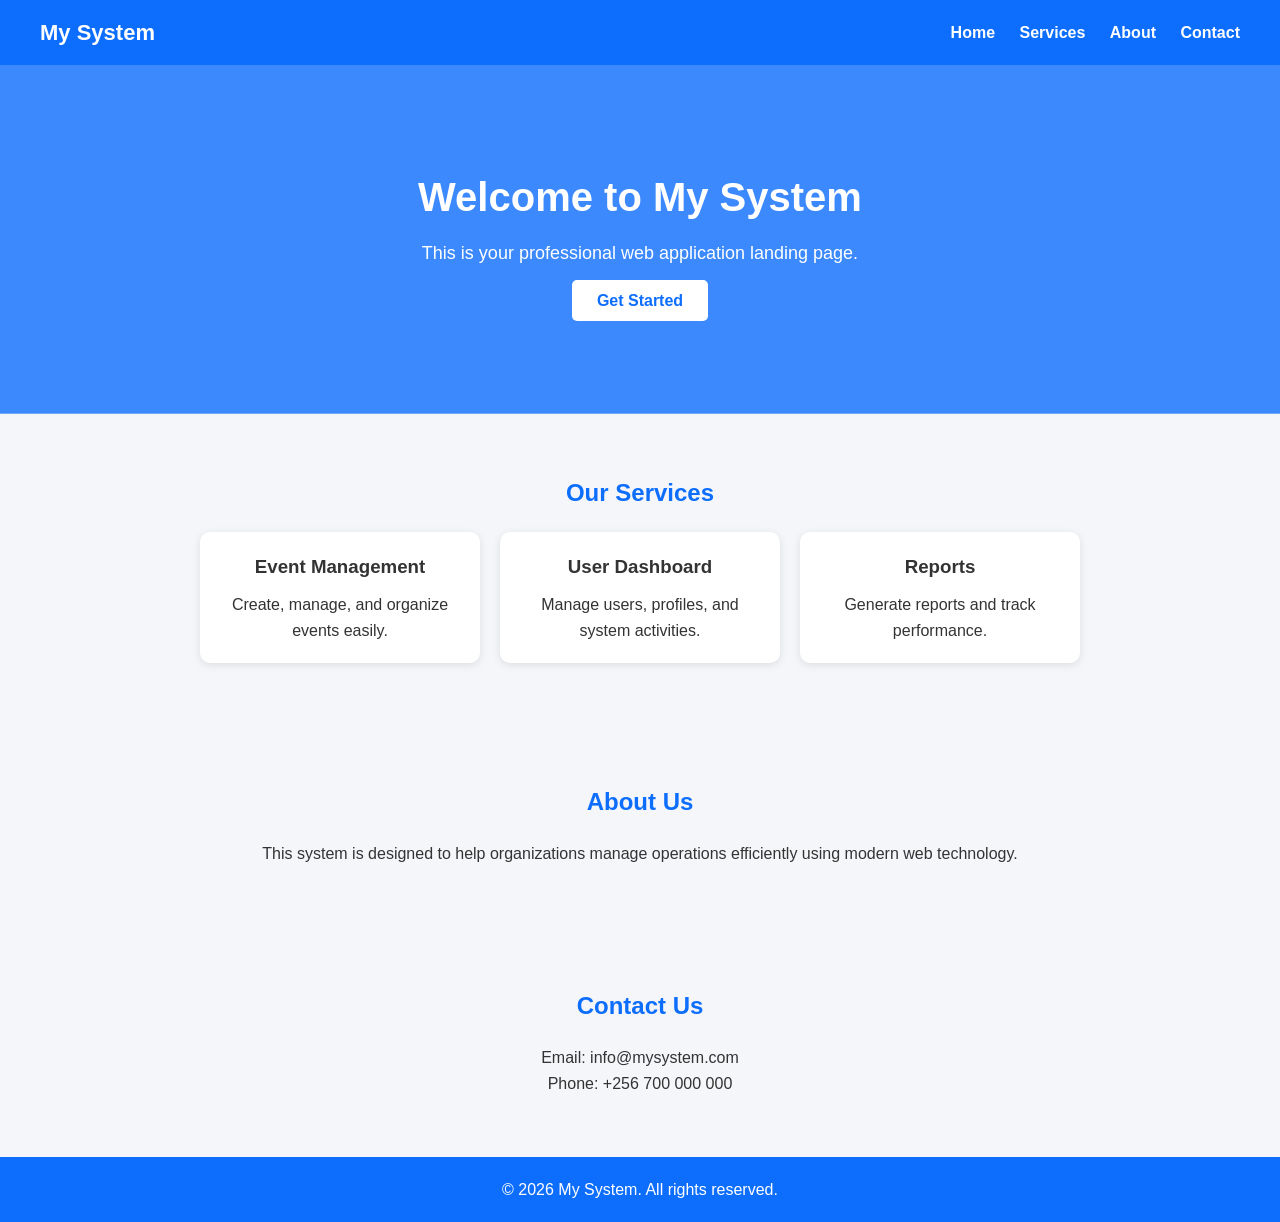
==== index.html @ 6580bae5 "Add files via upload" ====
<!DOCTYPE html>
<html lang="en">
<head>
    <meta charset="UTF-8">
    <meta name="viewport" content="width=device-width, initial-scale=1.0">
    <title>My System</title>

    <style>
        /* Reset */
        * {
            margin: 0;
            padding: 0;
            box-sizing: border-box;
            font-family: Arial, Helvetica, sans-serif;
        }

        body {
            line-height: 1.6;
            background: #f4f6f9;
            color: #333;
        }

        /* Navbar */
        header {
            background: #0d6efd;
            color: white;
            padding: 15px 40px;
            display: flex;
            justify-content: space-between;
            align-items: center;
        }

        header h1 {
            font-size: 22px;
        }

        nav a {
            color: white;
            text-decoration: none;
            margin-left: 20px;
            font-weight: bold;
        }

        nav a:hover {
            text-decoration: underline;
        }

        /* Hero */
        .hero {
            background: linear-gradient(rgba(13,110,253,0.8), rgba(13,110,253,0.8)),
                        url("https://images.unsplash.com/photo-1521737604893-d14cc237f11d");
            background-size: cover;
            background-position: center;
            color: white;
            text-align: center;
            padding: 100px 20px;
        }

        .hero h2 {
            font-size: 40px;
            margin-bottom: 10px;
        }

        .hero p {
            font-size: 18px;
            margin-bottom: 20px;
        }

        .btn {
            background: white;
            color: #0d6efd;
            padding: 12px 25px;
            text-decoration: none;
            border-radius: 5px;
            font-weight: bold;
        }

        .btn:hover {
            background: #e2e6ea;
        }

        /* Section */
        section {
            padding: 60px 40px;
            text-align: center;
        }

        section h2 {
            margin-bottom: 20px;
            color: #0d6efd;
        }

        /* Cards */
        .cards {
            display: flex;
            justify-content: center;
            flex-wrap: wrap;
            gap: 20px;
            margin-top: 20px;
        }

        .card {
            background: white;
            padding: 20px;
            width: 280px;
            border-radius: 10px;
            box-shadow: 0 2px 8px rgba(0,0,0,0.1);
        }

        .card h3 {
            margin-bottom: 10px;
        }

        /* Footer */
        footer {
            background: #0d6efd;
            color: white;
            text-align: center;
            padding: 20px;
        }

        /* Responsive */
        @media (max-width: 768px) {
            .hero h2 {
                font-size: 28px;
            }

            header {
                flex-direction: column;
            }

            nav {
                margin-top: 10px;
            }
        }
    </style>
</head>

<body>

<!-- Navbar -->
<header>
    <h1>My System</h1>
    <nav>
        <a href="#">Home</a>
        <a href="#services">Services</a>
        <a href="#about">About</a>
        <a href="#contact">Contact</a>
    </nav>
</header>

<!-- Hero Section -->
<div class="hero">
    <h2>Welcome to My System</h2>
    <p>This is your professional web application landing page.</p>
    <a href="#" class="btn">Get Started</a>
</div>

<!-- Services -->
<section id="services">
    <h2>Our Services</h2>

    <div class="cards">

        <div class="card">
            <h3>Event Management</h3>
            <p>Create, manage, and organize events easily.</p>
        </div>

        <div class="card">
            <h3>User Dashboard</h3>
            <p>Manage users, profiles, and system activities.</p>
        </div>

        <div class="card">
            <h3>Reports</h3>
            <p>Generate reports and track performance.</p>
        </div>

    </div>
</section>

<!-- About -->
<section id="about">
    <h2>About Us</h2>
    <p>
        This system is designed to help organizations manage operations
        efficiently using modern web technology.
    </p>
</section>

<!-- Contact -->
<section id="contact">
    <h2>Contact Us</h2>
    <p>Email: info@mysystem.com</p>
    <p>Phone: +256 700 000 000</p>
</section>

<!-- Footer -->
<footer>
    <p>© 2026 My System. All rights reserved.</p>
</footer>

</body>
</html>
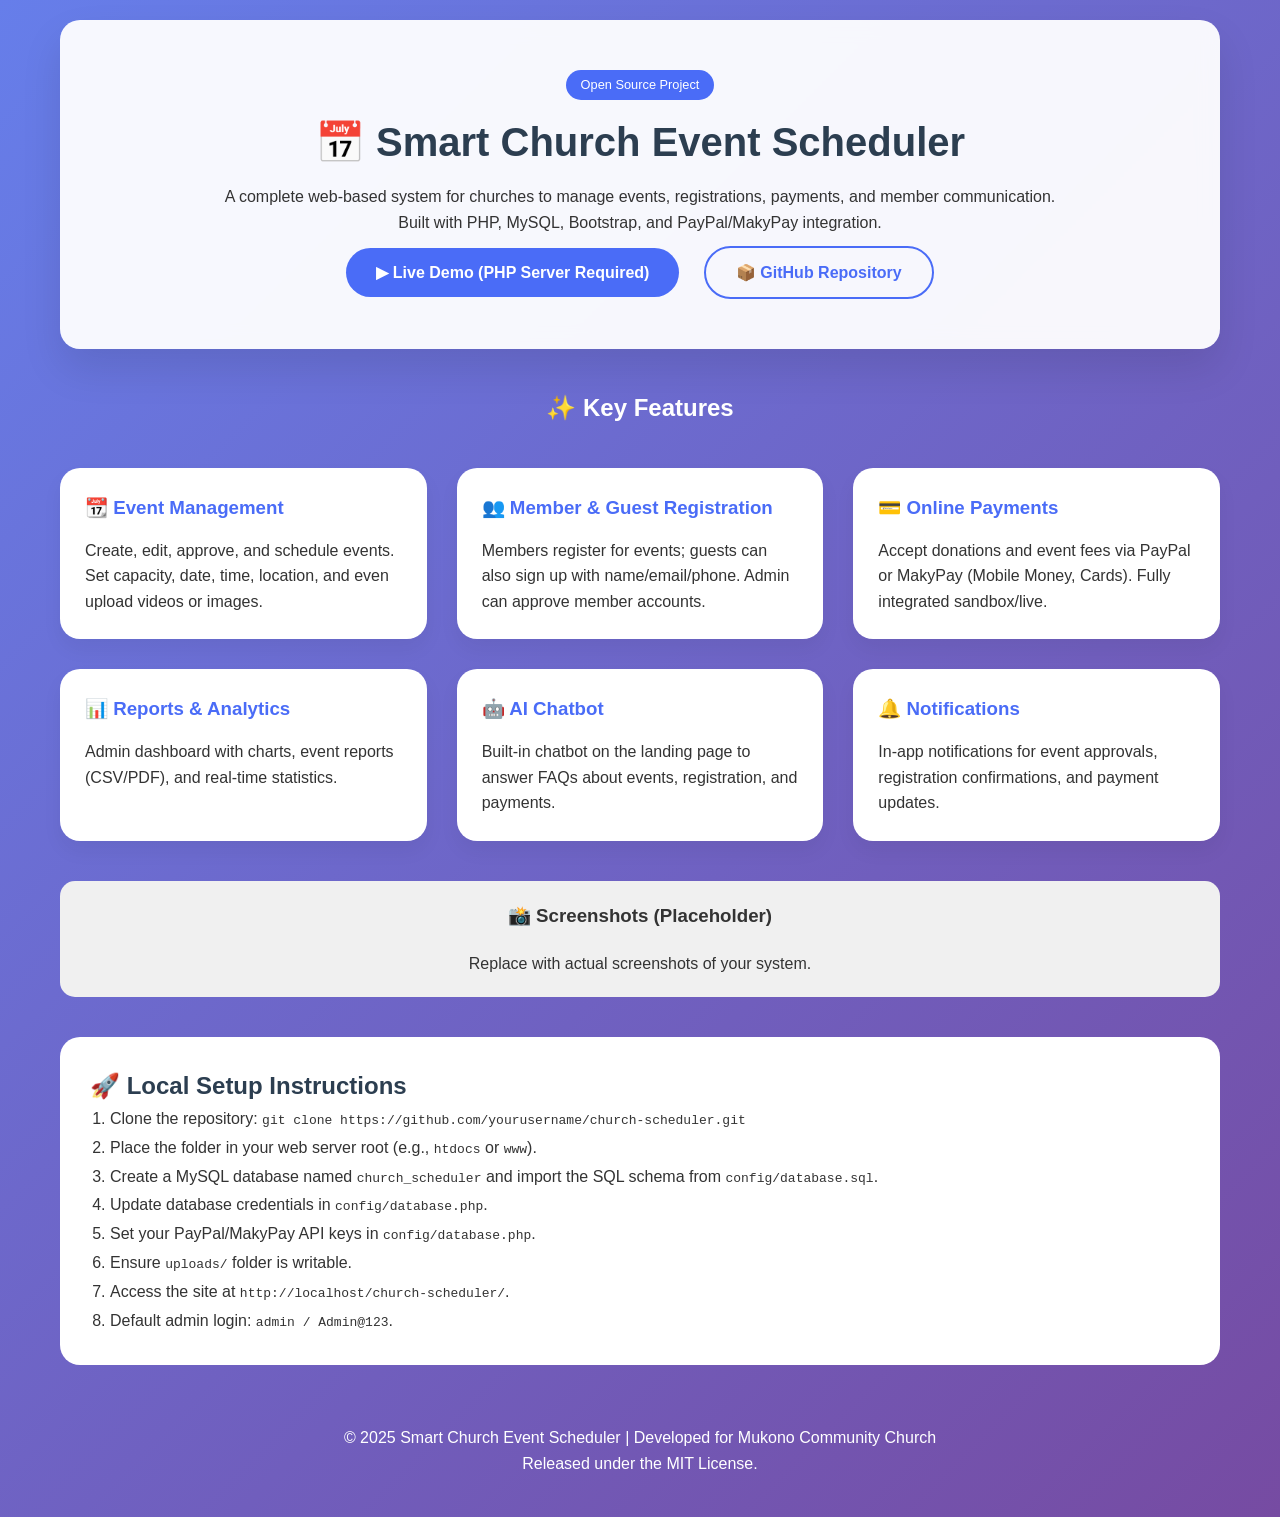
==== commit 4829d2f2: "Add files via upload" ====
--- a/index.html
+++ b/index.html
@@ -3,203 +3,184 @@
 <head>
     <meta charset="UTF-8">
     <meta name="viewport" content="width=device-width, initial-scale=1.0">
-    <title>My System</title>
-
+    <title>Smart Church Event Scheduler | Mukono Community Church</title>
     <style>
-        /* Reset */
         * {
             margin: 0;
             padding: 0;
             box-sizing: border-box;
-            font-family: Arial, Helvetica, sans-serif;
         }
-
         body {
+            font-family: 'Segoe UI', Tahoma, Geneva, Verdana, sans-serif;
+            background: linear-gradient(135deg, #667eea 0%, #764ba2 100%);
+            color: #333;
             line-height: 1.6;
-            background: #f4f6f9;
-            color: #333;
         }
-
-        /* Navbar */
+        .container {
+            max-width: 1200px;
+            margin: 0 auto;
+            padding: 20px;
+        }
         header {
-            background: #0d6efd;
-            color: white;
-            padding: 15px 40px;
-            display: flex;
-            justify-content: space-between;
-            align-items: center;
+            background: rgba(255,255,255,0.95);
+            backdrop-filter: blur(10px);
+            border-radius: 20px;
+            padding: 40px;
+            text-align: center;
+            margin-bottom: 40px;
+            box-shadow: 0 20px 40px rgba(0,0,0,0.1);
         }
-
-        header h1 {
-            font-size: 22px;
-        }
-
-        nav a {
-            color: white;
-            text-decoration: none;
-            margin-left: 20px;
-            font-weight: bold;
-        }
-
-        nav a:hover {
-            text-decoration: underline;
-        }
-
-        /* Hero */
-        .hero {
-            background: linear-gradient(rgba(13,110,253,0.8), rgba(13,110,253,0.8)),
-                        url("https://images.unsplash.com/photo-1521737604893-d14cc237f11d");
-            background-size: cover;
-            background-position: center;
-            color: white;
-            text-align: center;
-            padding: 100px 20px;
-        }
-
-        .hero h2 {
-            font-size: 40px;
+        h1 {
+            font-size: 2.5rem;
+            color: #2c3e50;
             margin-bottom: 10px;
         }
-
-        .hero p {
-            font-size: 18px;
-            margin-bottom: 20px;
+        .badge {
+            display: inline-block;
+            background: #4a6cf7;
+            color: white;
+            padding: 5px 15px;
+            border-radius: 30px;
+            font-size: 0.8rem;
+            margin: 10px 0;
         }
-
-        .btn {
-            background: white;
-            color: #0d6efd;
-            padding: 12px 25px;
-            text-decoration: none;
-            border-radius: 5px;
-            font-weight: bold;
+        .features {
+            display: grid;
+            grid-template-columns: repeat(auto-fit, minmax(300px, 1fr));
+            gap: 30px;
+            margin: 40px 0;
         }
-
-        .btn:hover {
-            background: #e2e6ea;
-        }
-
-        /* Section */
-        section {
-            padding: 60px 40px;
-            text-align: center;
-        }
-
-        section h2 {
-            margin-bottom: 20px;
-            color: #0d6efd;
-        }
-
-        /* Cards */
-        .cards {
-            display: flex;
-            justify-content: center;
-            flex-wrap: wrap;
-            gap: 20px;
-            margin-top: 20px;
-        }
-
         .card {
             background: white;
+            border-radius: 20px;
+            padding: 25px;
+            box-shadow: 0 10px 20px rgba(0,0,0,0.05);
+            transition: transform 0.3s;
+        }
+        .card:hover {
+            transform: translateY(-5px);
+        }
+        .card h3 {
+            color: #4a6cf7;
+            margin-bottom: 15px;
+        }
+        .screenshot {
+            background: #f0f0f0;
+            border-radius: 15px;
             padding: 20px;
-            width: 280px;
+            text-align: center;
+            margin: 40px 0;
+        }
+        .screenshot img {
+            max-width: 100%;
             border-radius: 10px;
-            box-shadow: 0 2px 8px rgba(0,0,0,0.1);
+            box-shadow: 0 10px 20px rgba(0,0,0,0.1);
         }
-
-        .card h3 {
-            margin-bottom: 10px;
+        .btn {
+            display: inline-block;
+            background: #4a6cf7;
+            color: white;
+            padding: 12px 30px;
+            border-radius: 50px;
+            text-decoration: none;
+            font-weight: bold;
+            transition: background 0.3s;
+            margin: 10px;
         }
-
-        /* Footer */
+        .btn:hover {
+            background: #3a5ce0;
+        }
+        .btn-outline {
+            background: transparent;
+            border: 2px solid #4a6cf7;
+            color: #4a6cf7;
+        }
+        .btn-outline:hover {
+            background: #4a6cf7;
+            color: white;
+        }
         footer {
-            background: #0d6efd;
-            color: white;
             text-align: center;
             padding: 20px;
+            color: white;
+            margin-top: 40px;
         }
-
-        /* Responsive */
         @media (max-width: 768px) {
-            .hero h2 {
-                font-size: 28px;
-            }
-
-            header {
-                flex-direction: column;
-            }
-
-            nav {
-                margin-top: 10px;
-            }
+            h1 { font-size: 1.8rem; }
+            .container { padding: 15px; }
         }
     </style>
 </head>
+<body>
+    <div class="container">
+        <header>
+            <span class="badge">Open Source Project</span>
+            <h1>📅 Smart Church Event Scheduler</h1>
+            <p>A complete web‑based system for churches to manage events, registrations, payments, and member communication.</p>
+            <p>Built with PHP, MySQL, Bootstrap, and PayPal/MakyPay integration.</p>
+            <div>
+                <a href="index.php" class="btn">▶ Live Demo (PHP Server Required)</a>
+                <a href="https://github.com/yourusername/church-scheduler" class="btn btn-outline">📦 GitHub Repository</a>
+            </div>
+        </header>
 
-<body>
+        <section>
+            <h2 style="text-align: center; color: white; margin-bottom: 20px;">✨ Key Features</h2>
+            <div class="features">
+                <div class="card">
+                    <h3>📆 Event Management</h3>
+                    <p>Create, edit, approve, and schedule events. Set capacity, date, time, location, and even upload videos or images.</p>
+                </div>
+                <div class="card">
+                    <h3>👥 Member & Guest Registration</h3>
+                    <p>Members register for events; guests can also sign up with name/email/phone. Admin can approve member accounts.</p>
+                </div>
+                <div class="card">
+                    <h3>💳 Online Payments</h3>
+                    <p>Accept donations and event fees via PayPal or MakyPay (Mobile Money, Cards). Fully integrated sandbox/live.</p>
+                </div>
+                <div class="card">
+                    <h3>📊 Reports & Analytics</h3>
+                    <p>Admin dashboard with charts, event reports (CSV/PDF), and real‑time statistics.</p>
+                </div>
+                <div class="card">
+                    <h3>🤖 AI Chatbot</h3>
+                    <p>Built‑in chatbot on the landing page to answer FAQs about events, registration, and payments.</p>
+                </div>
+                <div class="card">
+                    <h3>🔔 Notifications</h3>
+                    <p>In‑app notifications for event approvals, registration confirmations, and payment updates.</p>
+                </div>
+            </div>
+        </section>
 
-<!-- Navbar -->
-<header>
-    <h1>My System</h1>
-    <nav>
-        <a href="#">Home</a>
-        <a href="#services">Services</a>
-        <a href="#about">About</a>
-        <a href="#contact">Contact</a>
-    </nav>
-</header>
-
-<!-- Hero Section -->
-<div class="hero">
-    <h2>Welcome to My System</h2>
-    <p>This is your professional web application landing page.</p>
-    <a href="#" class="btn">Get Started</a>
-</div>
-
-<!-- Services -->
-<section id="services">
-    <h2>Our Services</h2>
-
-    <div class="cards">
-
-        <div class="card">
-            <h3>Event Management</h3>
-            <p>Create, manage, and organize events easily.</p>
+        <div class="screenshot">
+            <h3 style="margin-bottom: 20px;">📸 Screenshots (Placeholder)</h3>
+            <p>Replace with actual screenshots of your system.</p>
+            <!-- You can add actual images like:
+            <img src="screenshots/dashboard.png" alt="Admin Dashboard">
+            <img src="screenshots/events.png" alt="Events Page">
+            -->
         </div>
 
-        <div class="card">
-            <h3>User Dashboard</h3>
-            <p>Manage users, profiles, and system activities.</p>
-        </div>
+        <section style="background: white; border-radius: 20px; padding: 30px; margin: 40px 0;">
+            <h2 style="color: #2c3e50;">🚀 Local Setup Instructions</h2>
+            <ol style="margin-left: 20px; line-height: 1.8;">
+                <li>Clone the repository: <code>git clone https://github.com/yourusername/church-scheduler.git</code></li>
+                <li>Place the folder in your web server root (e.g., <code>htdocs</code> or <code>www</code>).</li>
+                <li>Create a MySQL database named <code>church_scheduler</code> and import the SQL schema from <code>config/database.sql</code>.</li>
+                <li>Update database credentials in <code>config/database.php</code>.</li>
+                <li>Set your PayPal/MakyPay API keys in <code>config/database.php</code>.</li>
+                <li>Ensure <code>uploads/</code> folder is writable.</li>
+                <li>Access the site at <code>http://localhost/church-scheduler/</code>.</li>
+                <li>Default admin login: <code>admin / Admin@123</code>.</li>
+            </ol>
+        </section>
 
-        <div class="card">
-            <h3>Reports</h3>
-            <p>Generate reports and track performance.</p>
-        </div>
-
+        <footer>
+            <p>© 2025 Smart Church Event Scheduler | Developed for Mukono Community Church</p>
+            <p>Released under the MIT License.</p>
+        </footer>
     </div>
-</section>
-
-<!-- About -->
-<section id="about">
-    <h2>About Us</h2>
-    <p>
-        This system is designed to help organizations manage operations
-        efficiently using modern web technology.
-    </p>
-</section>
-
-<!-- Contact -->
-<section id="contact">
-    <h2>Contact Us</h2>
-    <p>Email: info@mysystem.com</p>
-    <p>Phone: +256 700 000 000</p>
-</section>
-
-<!-- Footer -->
-<footer>
-    <p>© 2026 My System. All rights reserved.</p>
-</footer>
-
 </body>
 </html>
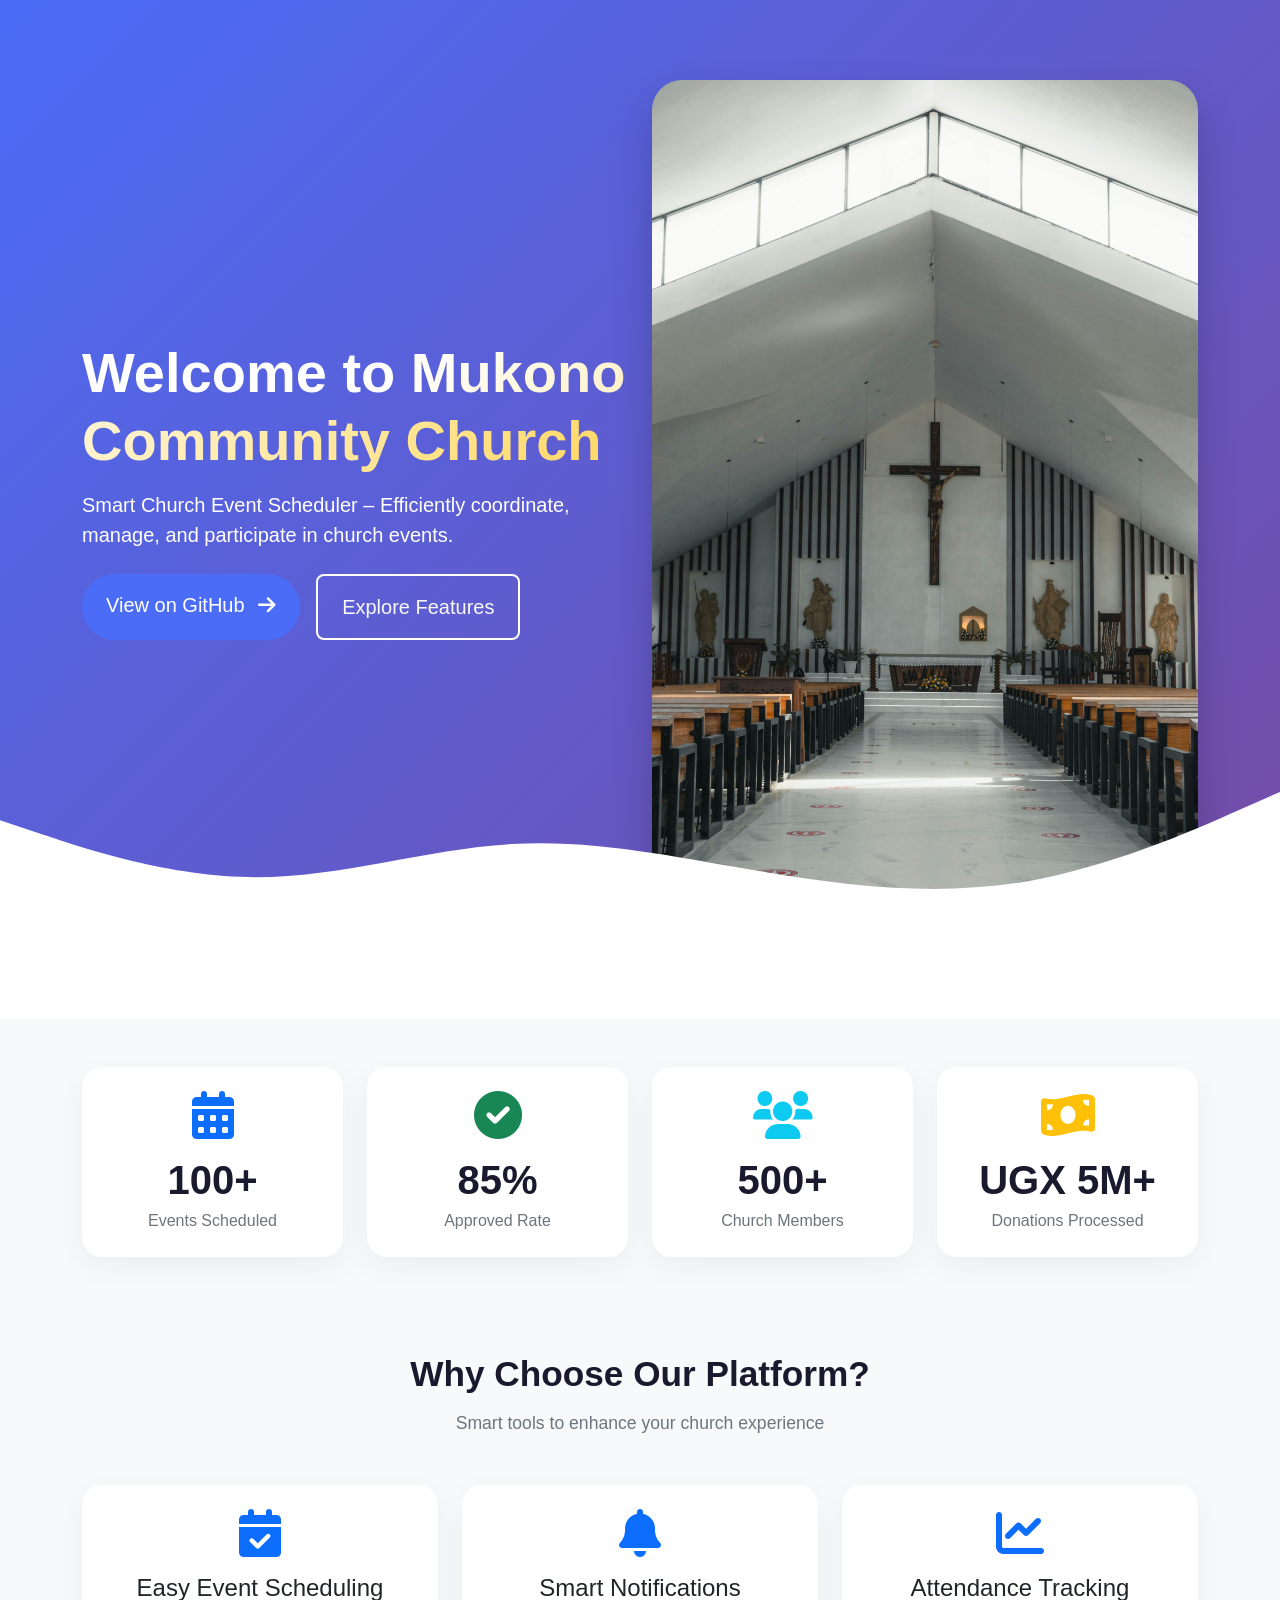
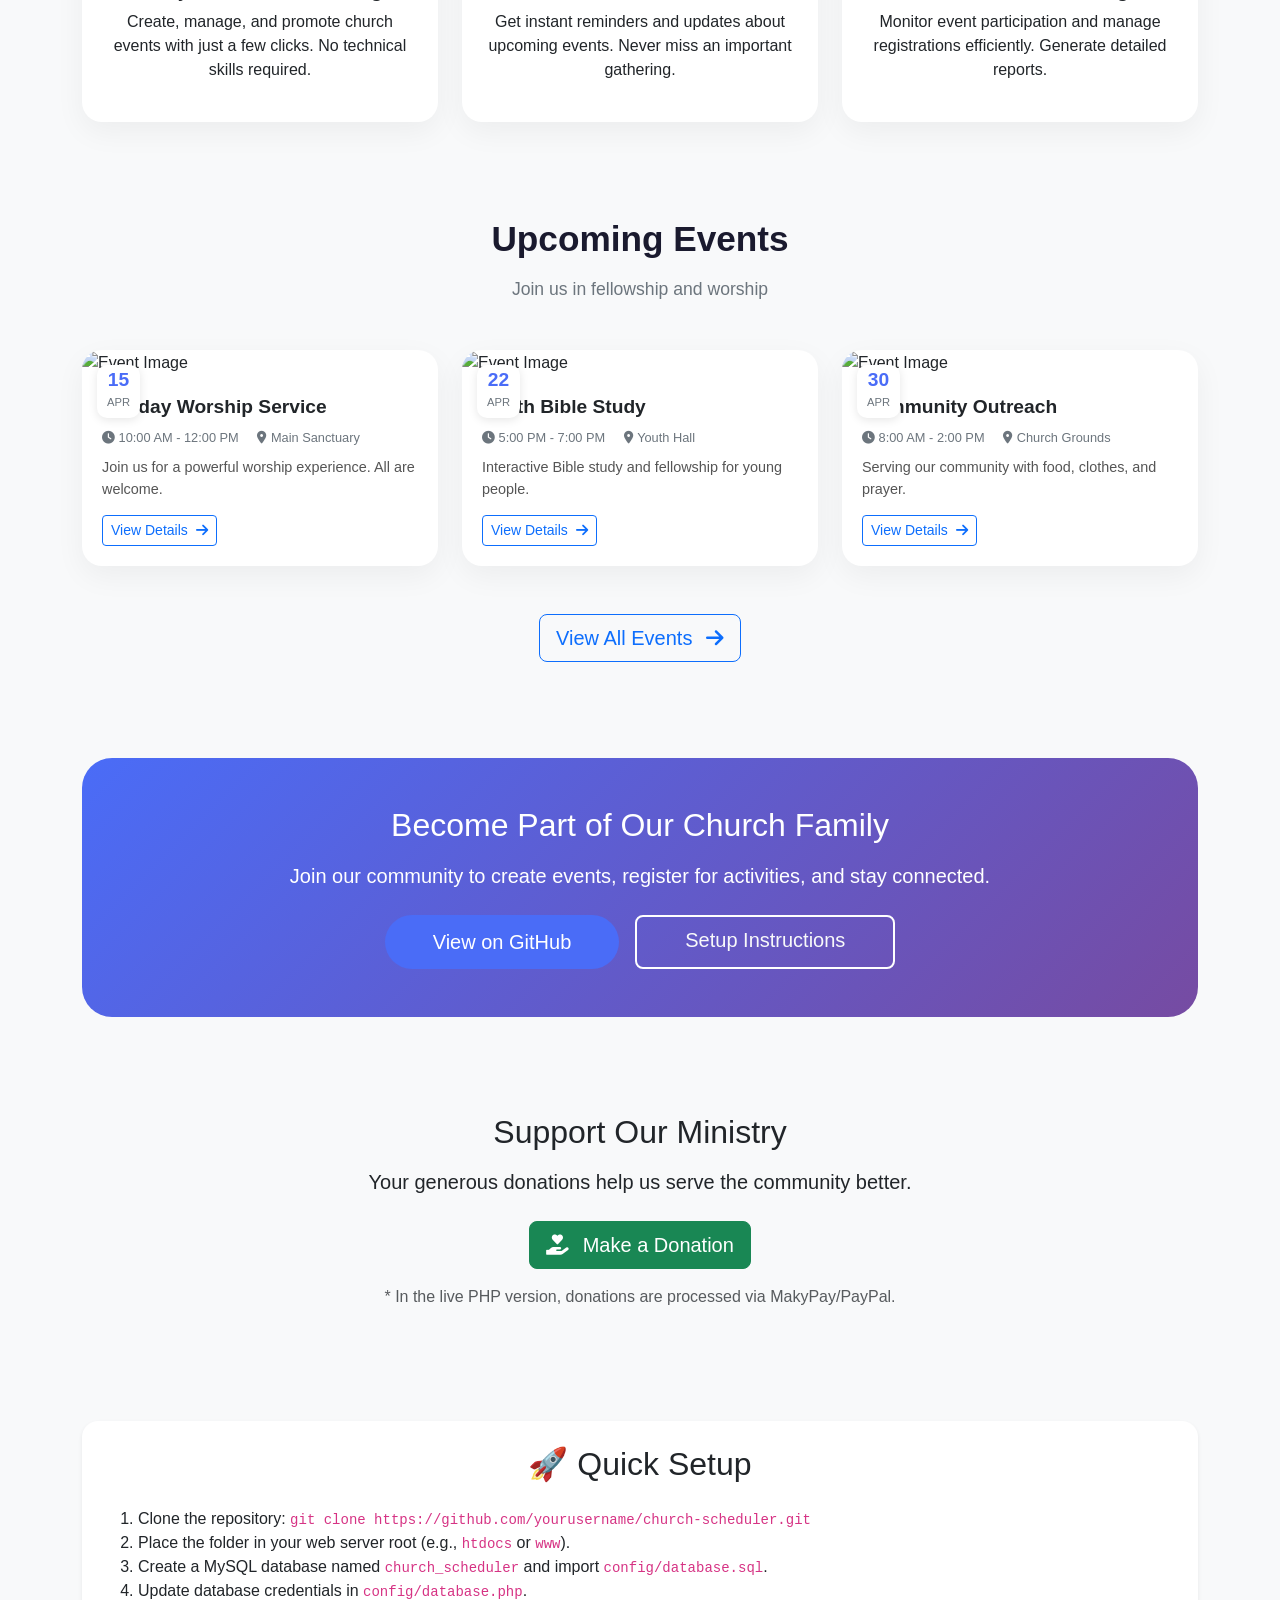
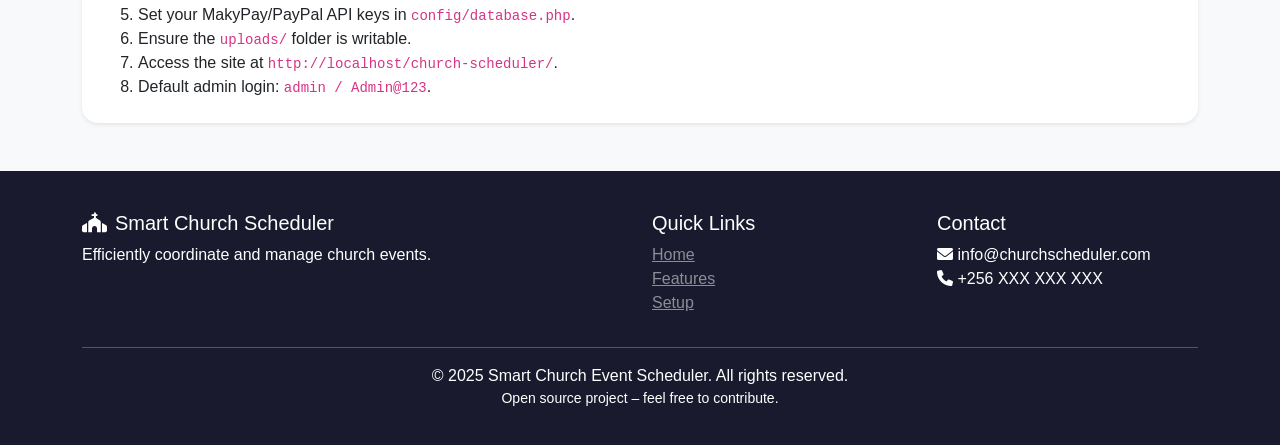
==== commit 46c1ad27: "Update index.html i just wanted it to look like my index.php" ====
--- a/index.html
+++ b/index.html
@@ -4,183 +4,403 @@
     <meta charset="UTF-8">
     <meta name="viewport" content="width=device-width, initial-scale=1.0">
     <title>Smart Church Event Scheduler | Mukono Community Church</title>
+    <link href="https://cdn.jsdelivr.net/npm/bootstrap@5.1.3/dist/css/bootstrap.min.css" rel="stylesheet">
+    <link rel="stylesheet" href="https://cdnjs.cloudflare.com/ajax/libs/font-awesome/6.0.0/css/all.min.css">
     <style>
-        * {
-            margin: 0;
-            padding: 0;
-            box-sizing: border-box;
+        :root {
+            --primary: #4a6cf7;
+            --primary-dark: #3a5ce0;
+            --secondary: #764ba2;
+            --dark: #1a1a2e;
+            --light: #f8f9fa;
         }
         body {
             font-family: 'Segoe UI', Tahoma, Geneva, Verdana, sans-serif;
-            background: linear-gradient(135deg, #667eea 0%, #764ba2 100%);
-            color: #333;
-            line-height: 1.6;
-        }
-        .container {
-            max-width: 1200px;
-            margin: 0 auto;
-            padding: 20px;
-        }
-        header {
-            background: rgba(255,255,255,0.95);
-            backdrop-filter: blur(10px);
-            border-radius: 20px;
-            padding: 40px;
-            text-align: center;
-            margin-bottom: 40px;
-            box-shadow: 0 20px 40px rgba(0,0,0,0.1);
-        }
-        h1 {
-            font-size: 2.5rem;
-            color: #2c3e50;
-            margin-bottom: 10px;
-        }
-        .badge {
-            display: inline-block;
-            background: #4a6cf7;
+            background: #f8f9fa;
+            overflow-x: hidden;
+        }
+        .hero-section {
+            background: linear-gradient(135deg, var(--primary) 0%, var(--secondary) 100%);
             color: white;
-            padding: 5px 15px;
-            border-radius: 30px;
-            font-size: 0.8rem;
-            margin: 10px 0;
-        }
-        .features {
-            display: grid;
-            grid-template-columns: repeat(auto-fit, minmax(300px, 1fr));
-            gap: 30px;
-            margin: 40px 0;
-        }
-        .card {
+            position: relative;
+            padding: 80px 0 120px;
+            overflow: hidden;
+        }
+        .hero-wave {
+            position: absolute;
+            bottom: 0;
+            left: 0;
+            width: 100%;
+            line-height: 0;
+        }
+        .text-gradient {
+            background: linear-gradient(135deg, #fff, #ffd966);
+            -webkit-background-clip: text;
+            background-clip: text;
+            color: transparent;
+        }
+        .stat-card, .feature-card, .event-card {
             background: white;
             border-radius: 20px;
-            padding: 25px;
-            box-shadow: 0 10px 20px rgba(0,0,0,0.05);
-            transition: transform 0.3s;
-        }
-        .card:hover {
-            transform: translateY(-5px);
-        }
-        .card h3 {
-            color: #4a6cf7;
+            box-shadow: 0 10px 30px rgba(0,0,0,0.05);
+            transition: transform 0.3s ease;
+        }
+        .stat-card:hover, .feature-card:hover, .event-card:hover {
+            transform: translateY(-10px);
+            box-shadow: 0 20px 40px rgba(0,0,0,0.1);
+        }
+        .stat-number {
+            font-size: 2.5rem;
+            font-weight: 700;
+            color: var(--dark);
+            margin-bottom: 5px;
+        }
+        .stat-label {
+            color: #6c757d;
+            font-weight: 500;
+        }
+        .section-title {
+            font-size: 2.2rem;
+            font-weight: 700;
+            color: var(--dark);
             margin-bottom: 15px;
         }
-        .screenshot {
-            background: #f0f0f0;
-            border-radius: 15px;
+        .section-subtitle {
+            font-size: 1.1rem;
+            color: #6c757d;
+        }
+        .event-card {
+            position: relative;
+            overflow: hidden;
+            max-width: 380px;
+            margin: 0 auto;
+        }
+        .event-date-badge {
+            position: absolute;
+            top: 15px;
+            left: 15px;
+            background: white;
+            border-radius: 10px;
+            text-align: center;
+            padding: 5px 10px;
+            box-shadow: 0 2px 10px rgba(0,0,0,0.1);
+            z-index: 2;
+        }
+        .event-date-badge .day {
+            font-size: 1.2rem;
+            font-weight: 700;
+            display: block;
+            line-height: 1;
+            color: var(--primary);
+        }
+        .event-date-badge .month {
+            font-size: 0.7rem;
+            text-transform: uppercase;
+            color: #6c757d;
+        }
+        .event-card-img {
+            width: 100%;
+            height: 200px;
+            object-fit: cover;
+        }
+        .event-card-body {
             padding: 20px;
-            text-align: center;
-            margin: 40px 0;
-        }
-        .screenshot img {
-            max-width: 100%;
-            border-radius: 10px;
-            box-shadow: 0 10px 20px rgba(0,0,0,0.1);
-        }
-        .btn {
+        }
+        .event-card-title {
+            font-size: 1.2rem;
+            font-weight: 600;
+            margin-bottom: 10px;
+        }
+        .event-meta {
+            font-size: 0.8rem;
+            color: #6c757d;
+            margin-bottom: 10px;
+        }
+        .event-meta span {
             display: inline-block;
-            background: #4a6cf7;
+            margin-right: 15px;
+        }
+        .event-card-text {
+            font-size: 0.9rem;
+            color: #555;
+            margin-bottom: 15px;
+        }
+        .cta-card {
+            background: linear-gradient(135deg, var(--primary) 0%, var(--secondary) 100%);
+            border-radius: 30px;
             color: white;
+        }
+        .btn-primary {
+            background-color: var(--primary);
+            border: none;
             padding: 12px 30px;
             border-radius: 50px;
-            text-decoration: none;
-            font-weight: bold;
-            transition: background 0.3s;
-            margin: 10px;
-        }
-        .btn:hover {
-            background: #3a5ce0;
-        }
-        .btn-outline {
+            transition: all 0.3s;
+        }
+        .btn-primary:hover {
+            background-color: var(--primary-dark);
+            transform: translateY(-2px);
+        }
+        .btn-outline-light {
+            border: 2px solid white;
             background: transparent;
-            border: 2px solid #4a6cf7;
-            color: #4a6cf7;
-        }
-        .btn-outline:hover {
-            background: #4a6cf7;
+            transition: all 0.3s;
+        }
+        .btn-outline-light:hover {
+            background: white;
+            color: var(--primary);
+        }
+        footer {
+            background-color: var(--dark);
             color: white;
-        }
-        footer {
-            text-align: center;
-            padding: 20px;
-            color: white;
-            margin-top: 40px;
+            padding: 40px 0 20px;
         }
         @media (max-width: 768px) {
-            h1 { font-size: 1.8rem; }
-            .container { padding: 15px; }
+            .hero-section { padding: 60px 0 80px; }
+            .section-title { font-size: 1.8rem; }
+            .hero-img { margin-top: 30px; border-radius: 20px; }
+        }
+        .hero-img {
+            max-width: 100%;
+            border-radius: 30px;
+            box-shadow: 0 20px 40px rgba(0,0,0,0.2);
         }
     </style>
 </head>
 <body>
-    <div class="container">
-        <header>
-            <span class="badge">Open Source Project</span>
-            <h1>📅 Smart Church Event Scheduler</h1>
-            <p>A complete web‑based system for churches to manage events, registrations, payments, and member communication.</p>
-            <p>Built with PHP, MySQL, Bootstrap, and PayPal/MakyPay integration.</p>
-            <div>
-                <a href="index.php" class="btn">▶ Live Demo (PHP Server Required)</a>
-                <a href="https://github.com/yourusername/church-scheduler" class="btn btn-outline">📦 GitHub Repository</a>
-            </div>
-        </header>
-
-        <section>
-            <h2 style="text-align: center; color: white; margin-bottom: 20px;">✨ Key Features</h2>
-            <div class="features">
-                <div class="card">
-                    <h3>📆 Event Management</h3>
-                    <p>Create, edit, approve, and schedule events. Set capacity, date, time, location, and even upload videos or images.</p>
-                </div>
-                <div class="card">
-                    <h3>👥 Member & Guest Registration</h3>
-                    <p>Members register for events; guests can also sign up with name/email/phone. Admin can approve member accounts.</p>
-                </div>
-                <div class="card">
-                    <h3>💳 Online Payments</h3>
-                    <p>Accept donations and event fees via PayPal or MakyPay (Mobile Money, Cards). Fully integrated sandbox/live.</p>
-                </div>
-                <div class="card">
-                    <h3>📊 Reports & Analytics</h3>
-                    <p>Admin dashboard with charts, event reports (CSV/PDF), and real‑time statistics.</p>
-                </div>
-                <div class="card">
-                    <h3>🤖 AI Chatbot</h3>
-                    <p>Built‑in chatbot on the landing page to answer FAQs about events, registration, and payments.</p>
-                </div>
-                <div class="card">
-                    <h3>🔔 Notifications</h3>
-                    <p>In‑app notifications for event approvals, registration confirmations, and payment updates.</p>
-                </div>
-            </div>
-        </section>
-
-        <div class="screenshot">
-            <h3 style="margin-bottom: 20px;">📸 Screenshots (Placeholder)</h3>
-            <p>Replace with actual screenshots of your system.</p>
-            <!-- You can add actual images like:
-            <img src="screenshots/dashboard.png" alt="Admin Dashboard">
-            <img src="screenshots/events.png" alt="Events Page">
-            -->
-        </div>
-
-        <section style="background: white; border-radius: 20px; padding: 30px; margin: 40px 0;">
-            <h2 style="color: #2c3e50;">🚀 Local Setup Instructions</h2>
-            <ol style="margin-left: 20px; line-height: 1.8;">
+
+<!-- Hero Section (identical to index.php) -->
+<section class="hero-section">
+    <div class="container">
+        <div class="row align-items-center justify-content-center text-center text-lg-start">
+            <div class="col-lg-6 mb-5 mb-lg-0" data-aos="fade-right">
+                <h1 class="display-4 fw-bold mb-3">Welcome to <span class="text-gradient">Mukono Community Church</span></h1>
+                <p class="lead mb-4">Smart Church Event Scheduler – Efficiently coordinate, manage, and participate in church events.</p>
+                <div class="d-flex gap-3 flex-wrap justify-content-center justify-content-lg-start">
+                    <a href="#setup" class="btn btn-primary btn-lg px-4 py-3">View on GitHub <i class="fas fa-arrow-right ms-2"></i></a>
+                    <a href="#features" class="btn btn-outline-light btn-lg px-4 py-3">Explore Features</a>
+                </div>
+            </div>
+            <div class="col-lg-6" data-aos="fade-left">
+                <div class="hero-image text-center">
+                    <img src="assets/images/chuch illustration.jpg" alt="Church Illustration" class="img-fluid hero-img" onerror="this.src='https://via.placeholder.com/400x300?text=Church+Image'">
+                </div>
+            </div>
+        </div>
+    </div>
+    <div class="hero-wave">
+        <svg xmlns="http://www.w3.org/2000/svg" viewBox="0 0 1440 320"><path fill="#ffffff" fill-opacity="1" d="M0,96L48,112C96,128,192,160,288,160C384,160,480,128,576,122.7C672,117,768,139,864,154.7C960,171,1056,181,1152,165.3C1248,149,1344,107,1392,85.3L1440,64L1440,320L1392,320C1344,320,1248,320,1152,320C1056,320,960,320,864,320C768,320,672,320,576,320C480,320,384,320,288,320C192,320,96,320,48,320L0,320Z"></path></svg>
+    </div>
+</section>
+
+<!-- Stats Section (static numbers, but you can replace with actual project stats) -->
+<section class="stats-section py-5">
+    <div class="container">
+        <div class="row g-4 justify-content-center">
+            <div class="col-md-3 col-sm-6">
+                <div class="stat-card text-center p-4">
+                    <div class="stat-icon mb-3"><i class="fas fa-calendar-alt fa-3x text-primary"></i></div>
+                    <h3 class="stat-number">100+</h3>
+                    <p class="stat-label mb-0">Events Scheduled</p>
+                </div>
+            </div>
+            <div class="col-md-3 col-sm-6">
+                <div class="stat-card text-center p-4">
+                    <div class="stat-icon mb-3"><i class="fas fa-check-circle fa-3x text-success"></i></div>
+                    <h3 class="stat-number">85%</h3>
+                    <p class="stat-label mb-0">Approved Rate</p>
+                </div>
+            </div>
+            <div class="col-md-3 col-sm-6">
+                <div class="stat-card text-center p-4">
+                    <div class="stat-icon mb-3"><i class="fas fa-users fa-3x text-info"></i></div>
+                    <h3 class="stat-number">500+</h3>
+                    <p class="stat-label mb-0">Church Members</p>
+                </div>
+            </div>
+            <div class="col-md-3 col-sm-6">
+                <div class="stat-card text-center p-4">
+                    <div class="stat-icon mb-3"><i class="fas fa-money-bill-wave fa-3x text-warning"></i></div>
+                    <h3 class="stat-number">UGX 5M+</h3>
+                    <p class="stat-label mb-0">Donations Processed</p>
+                </div>
+            </div>
+        </div>
+    </div>
+</section>
+
+<!-- Features Section (identical to index.php) -->
+<section class="features-section py-5 bg-light" id="features">
+    <div class="container">
+        <div class="text-center mb-5">
+            <h2 class="section-title">Why Choose Our Platform?</h2>
+            <p class="section-subtitle">Smart tools to enhance your church experience</p>
+        </div>
+        <div class="row g-4 justify-content-center">
+            <div class="col-md-4">
+                <div class="feature-card text-center p-4">
+                    <div class="feature-icon mb-3"><i class="fas fa-calendar-check fa-3x text-primary"></i></div>
+                    <h4>Easy Event Scheduling</h4>
+                    <p>Create, manage, and promote church events with just a few clicks. No technical skills required.</p>
+                </div>
+            </div>
+            <div class="col-md-4">
+                <div class="feature-card text-center p-4">
+                    <div class="feature-icon mb-3"><i class="fas fa-bell fa-3x text-primary"></i></div>
+                    <h4>Smart Notifications</h4>
+                    <p>Get instant reminders and updates about upcoming events. Never miss an important gathering.</p>
+                </div>
+            </div>
+            <div class="col-md-4">
+                <div class="feature-card text-center p-4">
+                    <div class="feature-icon mb-3"><i class="fas fa-chart-line fa-3x text-primary"></i></div>
+                    <h4>Attendance Tracking</h4>
+                    <p>Monitor event participation and manage registrations efficiently. Generate detailed reports.</p>
+                </div>
+            </div>
+        </div>
+    </div>
+</section>
+
+<!-- Upcoming Events Section (static preview) -->
+<section class="events-section py-5">
+    <div class="container">
+        <div class="text-center mb-5">
+            <h2 class="section-title">Upcoming Events</h2>
+            <p class="section-subtitle">Join us in fellowship and worship</p>
+        </div>
+        <div class="row justify-content-center">
+            <!-- Sample event card – you can replace with actual event data later -->
+            <div class="col-lg-4 col-md-6 mb-4 d-flex justify-content-center">
+                <div class="event-card h-100 w-100">
+                    <div class="event-date-badge"><span class="day">15</span><span class="month">Apr</span></div>
+                    <img src="assets/images/default-event.jpg" class="event-card-img" alt="Event Image">
+                    <div class="event-card-body">
+                        <h5 class="event-card-title">Sunday Worship Service</h5>
+                        <div class="event-meta">
+                            <span><i class="fas fa-clock"></i> 10:00 AM - 12:00 PM</span>
+                            <span><i class="fas fa-map-marker-alt"></i> Main Sanctuary</span>
+                        </div>
+                        <p class="event-card-text">Join us for a powerful worship experience. All are welcome.</p>
+                        <a href="#" class="btn btn-outline-primary btn-sm">View Details <i class="fas fa-arrow-right ms-1"></i></a>
+                    </div>
+                </div>
+            </div>
+            <div class="col-lg-4 col-md-6 mb-4 d-flex justify-content-center">
+                <div class="event-card h-100 w-100">
+                    <div class="event-date-badge"><span class="day">22</span><span class="month">Apr</span></div>
+                    <img src="assets/images/default-event.jpg" class="event-card-img" alt="Event Image">
+                    <div class="event-card-body">
+                        <h5 class="event-card-title">Youth Bible Study</h5>
+                        <div class="event-meta">
+                            <span><i class="fas fa-clock"></i> 5:00 PM - 7:00 PM</span>
+                            <span><i class="fas fa-map-marker-alt"></i> Youth Hall</span>
+                        </div>
+                        <p class="event-card-text">Interactive Bible study and fellowship for young people.</p>
+                        <a href="#" class="btn btn-outline-primary btn-sm">View Details <i class="fas fa-arrow-right ms-1"></i></a>
+                    </div>
+                </div>
+            </div>
+            <div class="col-lg-4 col-md-6 mb-4 d-flex justify-content-center">
+                <div class="event-card h-100 w-100">
+                    <div class="event-date-badge"><span class="day">30</span><span class="month">Apr</span></div>
+                    <img src="assets/images/default-event.jpg" class="event-card-img" alt="Event Image">
+                    <div class="event-card-body">
+                        <h5 class="event-card-title">Community Outreach</h5>
+                        <div class="event-meta">
+                            <span><i class="fas fa-clock"></i> 8:00 AM - 2:00 PM</span>
+                            <span><i class="fas fa-map-marker-alt"></i> Church Grounds</span>
+                        </div>
+                        <p class="event-card-text">Serving our community with food, clothes, and prayer.</p>
+                        <a href="#" class="btn btn-outline-primary btn-sm">View Details <i class="fas fa-arrow-right ms-1"></i></a>
+                    </div>
+                </div>
+            </div>
+        </div>
+        <div class="text-center mt-4">
+            <a href="#" class="btn btn-outline-primary btn-lg">View All Events <i class="fas fa-arrow-right ms-2"></i></a>
+        </div>
+    </div>
+</section>
+
+<!-- Call to Action Section (identical) -->
+<section class="cta-section py-5">
+    <div class="container">
+        <div class="cta-card text-center p-5">
+            <h2 class="mb-3">Become Part of Our Church Family</h2>
+            <p class="lead mb-4">Join our community to create events, register for activities, and stay connected.</p>
+            <div class="d-flex justify-content-center gap-3 flex-wrap">
+                <a href="https://github.com/yourusername/church-scheduler" class="btn btn-primary btn-lg px-5">View on GitHub</a>
+                <a href="#setup" class="btn btn-outline-light btn-lg px-5">Setup Instructions</a>
+            </div>
+        </div>
+    </div>
+</section>
+
+<!-- Donation Section (static) -->
+<section class="donation-section py-5 bg-light">
+    <div class="container text-center">
+        <h2 class="mb-3">Support Our Ministry</h2>
+        <p class="lead mb-4">Your generous donations help us serve the community better.</p>
+        <a href="#" class="btn btn-success btn-lg">
+            <i class="fas fa-hand-holding-heart me-2"></i> Make a Donation
+        </a>
+        <p class="mt-3 text-muted">* In the live PHP version, donations are processed via MakyPay/PayPal.</p>
+    </div>
+</section>
+
+<!-- Setup Instructions Section (for GitHub) -->
+<section class="py-5" id="setup">
+    <div class="container">
+        <div class="card shadow-sm border-0 rounded-4 p-4">
+            <h2 class="text-center mb-4">🚀 Quick Setup</h2>
+            <ol class="mb-0">
                 <li>Clone the repository: <code>git clone https://github.com/yourusername/church-scheduler.git</code></li>
                 <li>Place the folder in your web server root (e.g., <code>htdocs</code> or <code>www</code>).</li>
-                <li>Create a MySQL database named <code>church_scheduler</code> and import the SQL schema from <code>config/database.sql</code>.</li>
+                <li>Create a MySQL database named <code>church_scheduler</code> and import <code>config/database.sql</code>.</li>
                 <li>Update database credentials in <code>config/database.php</code>.</li>
-                <li>Set your PayPal/MakyPay API keys in <code>config/database.php</code>.</li>
-                <li>Ensure <code>uploads/</code> folder is writable.</li>
+                <li>Set your MakyPay/PayPal API keys in <code>config/database.php</code>.</li>
+                <li>Ensure the <code>uploads/</code> folder is writable.</li>
                 <li>Access the site at <code>http://localhost/church-scheduler/</code>.</li>
                 <li>Default admin login: <code>admin / Admin@123</code>.</li>
             </ol>
-        </section>
-
-        <footer>
-            <p>© 2025 Smart Church Event Scheduler | Developed for Mukono Community Church</p>
-            <p>Released under the MIT License.</p>
-        </footer>
-    </div>
+        </div>
+    </div>
+</section>
+
+<!-- Footer -->
+<footer>
+    <div class="container">
+        <div class="row">
+            <div class="col-md-6">
+                <h5><i class="fas fa-church me-2"></i>Smart Church Scheduler</h5>
+                <p>Efficiently coordinate and manage church events.</p>
+            </div>
+            <div class="col-md-3">
+                <h5>Quick Links</h5>
+                <ul class="list-unstyled">
+                    <li><a href="#" class="text-white-50">Home</a></li>
+                    <li><a href="#features" class="text-white-50">Features</a></li>
+                    <li><a href="#setup" class="text-white-50">Setup</a></li>
+                </ul>
+            </div>
+            <div class="col-md-3">
+                <h5>Contact</h5>
+                <ul class="list-unstyled">
+                    <li><i class="fas fa-envelope"></i> info@churchscheduler.com</li>
+                    <li><i class="fas fa-phone"></i> +256 XXX XXX XXX</li>
+                </ul>
+            </div>
+        </div>
+        <hr>
+        <div class="text-center">
+            <p class="mb-0">&copy; 2025 Smart Church Event Scheduler. All rights reserved.</p>
+            <p class="small">Open source project – feel free to contribute.</p>
+        </div>
+    </div>
+</footer>
+
+<!-- Bootstrap JS (optional) -->
+<script src="https://cdn.jsdelivr.net/npm/bootstrap@5.1.3/dist/js/bootstrap.bundle.min.js"></script>
 </body>
-</html>+</html>
